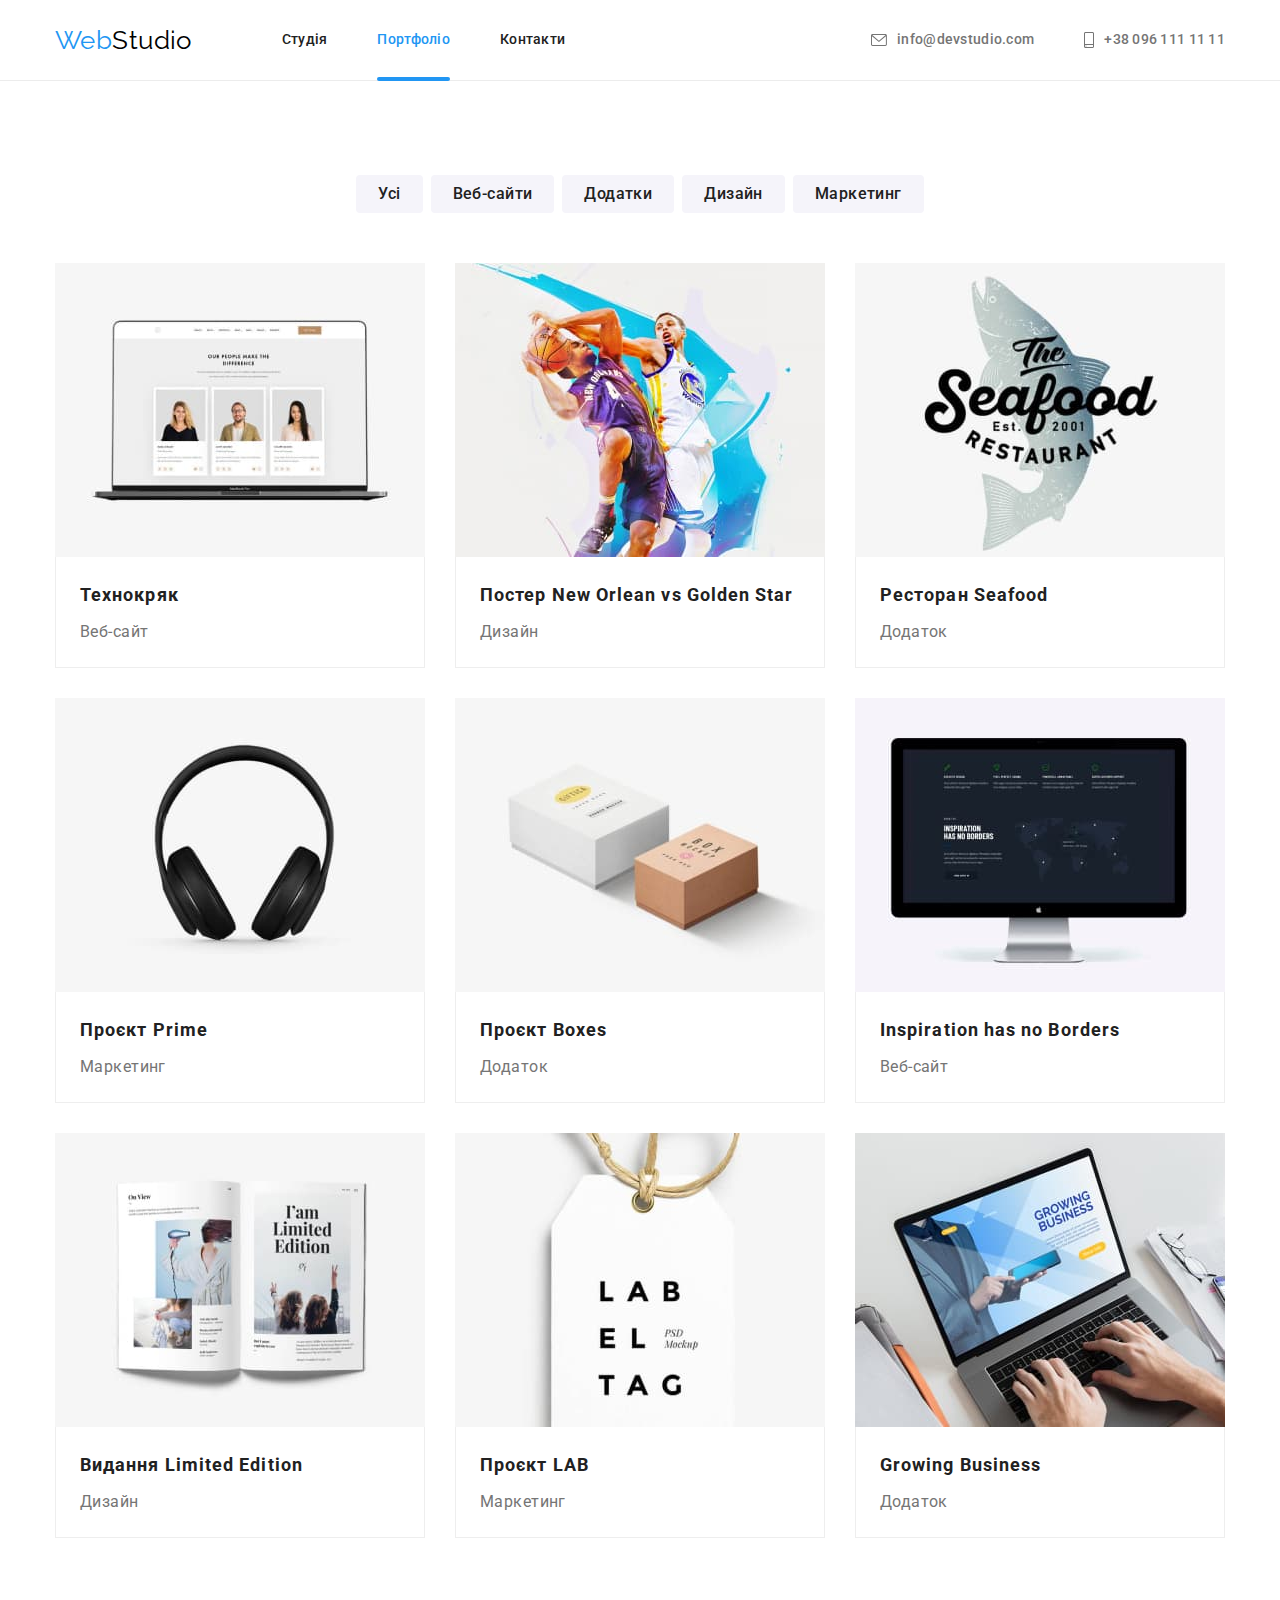
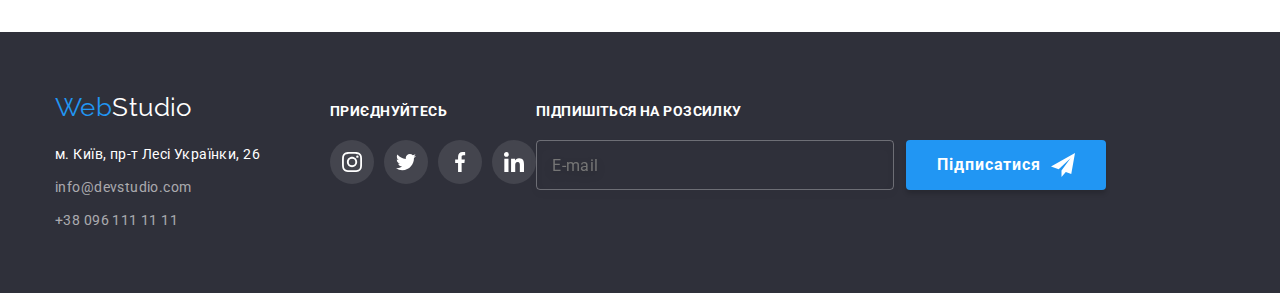
==== portfolio.html @ 6be72305 "Initial commit" ====
<!DOCTYPE html>
<html lang="uk">
	<head>
		<meta charset="UTF-8" />
		<meta http-equiv="X-UA-Compatible" content="IE=edge" />
		<meta name="viewport" content="width=device-width, initial-scale=1.0" />
		<title>Портфоліо</title>
		<link rel="preconnect" href="https://fonts.googleapis.com" />
		<link rel="preconnect" href="https://fonts.gstatic.com" crossorigin />
		<link
			href="https://fonts.googleapis.com/css2?family=Raleway:wght@700&family=Roboto:wght@400;500;700;900&display=swap"
			rel="stylesheet"
		/>
		<link
			rel="stylesheet"
			href="https://cdnjs.cloudflare.com/ajax/libs/modern-normalize/1.1.0/modern-normalize.min.css"
		/>
		<link rel="stylesheet" href="./css/styles.css" />
	</head>
	<body>
		<header class="head-sect">
			<div class="container head-nav"
				><nav class="nav-container">
					<a href="./index.html" lang="en" class="logo"><span class="logo-accent">Web</span>Studio</a>
					<ul class="list nav-list">
						<li class="nav-item"><a href="./index.html" class="link nav-link">Студія</a></li>
						<li class="nav-item"><a href="./portfolio.html" class="link nav-link current">Портфоліо</a></li>
						<li class="nav-item"><a href="" class="link nav-link">Контакти</a></li>
					</ul>
				</nav>
				<ul class="list nav-container">
					<li class="nav-item"
						><a href="mailto:info@devstudio.com" class="link nav-link contact-link"
							><svg width="16px" height="12px" class="contact-icon">
								<use href="./images/symbol-defs.svg#icon-envelope"></use>
							</svg>
							info@devstudio.com</a
						></li
					>
					<li class="nav-item"
						><a href="tel:+380961111111" class="link nav-link contact-link">
							<svg width="10px" height="16px" class="contact-icon">
								<use href="./images/symbol-defs.svg#icon-smartphone"></use></svg
							>+38 096 111 11 11</a
						></li
					>
				</ul>
			</div>
		</header>
		<main>
			<section class="section">
				<div class="container">
					<h1 class="visually-hidden">Наші продукти</h1>
					<ul class="list filter-list">
						<li class="filter-item"><button class="basic-button filter-button" type="button">Усі</button></li>
						<li class="filter-item"><button class="basic-button filter-button" type="button">Веб-сайти</button></li>
						<li class="filter-item"><button class="basic-button filter-button" type="button">Додатки</button></li>
						<li class="filter-item"><button class="basic-button filter-button" type="button">Дизайн</button></li>
						<li class="filter-item"><button class="basic-button filter-button" type="button">Маркетинг</button></li>
					</ul>
					<ul class="list cards-list">
						<li class="cards-item">
							<a href="" class="link filter-link">
								<div class="card-thumb">
									<img src="./images/filtr-1.jpg" alt="веб сайт" width="370" height="294" />
									<p class="overlay-text"
										>Ресурс пропонує комплексні пропозиції з різним рівнем функціоналу та сервісів. Все це дозволить
										відвідувачу отримати вичерпні відомості про компанію чи приватну особу.</p
									>
								</div>
								<div class="card-text"
									><h2 class="cards-header">Технокряк</h2>
									<p class="cards-text">Веб-сайт</p>
								</div></a
							>
						</li>
						<li class="cards-item">
							<a href="" class="link filter-link">
								<div class="card-thumb">
									<img src="./images/filtr-2.jpg" alt="постер" width="370" height="294" />
									<p class="overlay-text"
										>Ресурс пропонує комплексні пропозиції з різним рівнем функціоналу та сервісів. Все це дозволить
										відвідувачу отримати вичерпні відомості про компанію чи приватну особу.</p
									>
								</div>
								<div class="card-text"
									><h2 class="cards-header">Постер <span lang="en">New Orlean vs Golden Star</span></h2>
									<p class="cards-text">Дизайн</p></div
								></a
							>
						</li>
						<li class="cards-item"
							><a href="" class="link filter-link"
								><div class="card-thumb">
									<img src="./images/filtr-3.jpg" alt="емблема ресторану" width="370" height="294" />
									<p class="overlay-text"
										>Ресурс пропонує комплексні пропозиції з різним рівнем функціоналу та сервісів. Все це дозволить
										відвідувачу отримати вичерпні відомості про компанію чи приватну особу.</p
									> </div
								><div class="card-text"
									><h2 class="cards-header">Ресторан <span lang="en">Seafood</span></h2>
									<p class="cards-text">Додаток</p></div
								></a
							>
						</li>
						<li class="cards-item"
							><a href="" class="link filter-link"
								><div class="card-thumb">
									<img src="./images/filtr-4.jpg" alt="навушники" width="370" height="294" />
									<p class="overlay-text"
										>Ресурс пропонує комплексні пропозиції з різним рівнем функціоналу та сервісів. Все це дозволить
										відвідувачу отримати вичерпні відомості про компанію чи приватну особу.</p
									> </div
								><div class="card-text"
									><h2 class="cards-header">Проєкт <span lang="en">Prime </span></h2>
									<p class="cards-text">Маркетинг</p></div
								></a
							>
						</li>
						<li class="cards-item"
							><a href="" class="link filter-link"
								><div class="card-thumb">
									<img src="./images/filtr-5.jpg" alt="коробки" width="370" height="294" /><p class="overlay-text"
										>Ресурс пропонує комплексні пропозиції з різним рівнем функціоналу та сервісів. Все це дозволить
										відвідувачу отримати вичерпні відомості про компанію чи приватну особу.</p
									> </div
								><div class="card-text"
									><h2 class="cards-header">Проєкт <span lang="en">Boxes</span></h2>
									<p class="cards-text">Додаток</p></div
								></a
							>
						</li>
						<li class="cards-item"
							><a href="" class="link filter-link"
								><div class="card-thumb">
									<img src="./images/filtr-6.jpg" alt="веб сайт" width="370" height="294" />
									<p class="overlay-text"
										>Ресурс пропонує комплексні пропозиції з різним рівнем функціоналу та сервісів. Все це дозволить
										відвідувачу отримати вичерпні відомості про компанію чи приватну особу.</p
									> </div
								><div class="card-text"
									><h2 lang="en" class="cards-header">Inspiration has no Borders</h2>
									<p class="cards-text">Веб-сайт</p></div
								></a
							>
						</li>
						<li class="cards-item"
							><a href="" class="link filter-link"
								><div class="card-thumb">
									<img src="./images/filtr-7.jpg" alt="книга" width="370" height="294" />
									<p class="overlay-text"
										>Ресурс пропонує комплексні пропозиції з різним рівнем функціоналу та сервісів. Все це дозволить
										відвідувачу отримати вичерпні відомості про компанію чи приватну особу.</p
									> </div
								><div class="card-text"
									><h2 class="cards-header">Видання <span lang="en">Limited Edition</span></h2>
									<p class="cards-text">Дизайн</p></div
								></a
							>
						</li>
						<li class="cards-item"
							><a href="" class="link filter-link"
								><div class="card-thumb">
									<img src="./images/filtr-8.jpg" alt="ярлик з текстом" width="370" height="294" />
									<p class="overlay-text"
										>Ресурс пропонує комплексні пропозиції з різним рівнем функціоналу та сервісів. Все це дозволить
										відвідувачу отримати вичерпні відомості про компанію чи приватну особу.</p
									> </div
								><div class="card-text"
									><h2 class="cards-header">Проєкт <span lang="en">LAB</span></h2>
									<p class="cards-text">Маркетинг</p></div
								></a
							>
						</li>
						<li class="cards-item"
							><a href="" class="link filter-link"
								><div class="card-thumb">
									<img src="./images/filtr-9.jpg" alt="додаток для бізнесу" width="370" height="294" />
									<p class="overlay-text"
										>Ресурс пропонує комплексні пропозиції з різним рівнем функціоналу та сервісів. Все це дозволить
										відвідувачу отримати вичерпні відомості про компанію чи приватну особу.</p
									> </div
								><div class="card-text"
									><h2 lang="en" class="cards-header">Growing Business</h2> <p class="cards-text">Додаток</p></div
								></a
							>
						</li>
					</ul>
				</div>
			</section>
		</main>
		<footer class="footer">
			<div class="container">
				<div class="footer-cont">
					<div>
						<a href="./index.html" lang="en" class="logo logo-bot"><span class="logo-accent">Web</span>Studio</a>
						<address class="address">
							<ul class="list">
								<li class="foot-item">
									<a
										href="https://goo.gl/maps/7gZieauw5EvDryMb9"
										target="_blank"
										rel="noreferrer noopener"
										class="link map-link"
										>м. Київ, пр-т Лесі Українки, 26</a
									>
								</li>
								<li class="foot-item"
									><a href="mailto:info@devstudio.com" class="link foot-link">info@devstudio.com</a></li
								>
								<li class="foot-item"><a href="tel:+380961111111" class="link foot-link">+38 096 111 11 11</a></li>
							</ul>
						</address>
					</div>
					<div class="social-cont">
						<strong class="social-call">приєднуйтесь</strong>
						<ul class="list social-list">
							<li class="social-item"
								><a href="" class="link social-link footer-social"
									><svg width="20px" height="20px" class="social-icon">
										<use href="./images/symbol-defs.svg#icon-instagram"></use></svg></a
							></li>
							<li class="social-item"
								><a href="" class="link social-link footer-social"
									><svg width="20px" height="20px" class="social-icon">
										<use href="./images/symbol-defs.svg#icon-twitter"></use></svg></a
							></li>
							<li class="social-item"
								><a href="" class="link social-link footer-social"
									><svg width="20px" height="20px" class="social-icon">
										<use href="./images/symbol-defs.svg#icon-facebook"></use></svg></a
							></li>
							<li class="social-item"
								><a href="" class="link social-link footer-social"
									><svg width="20px" height="20px" class="social-icon">
										<use href="./images/symbol-defs.svg#icon-linkedin"></use></svg></a
							></li>
						</ul>
					</div>
					<div class="">
						<form class="footer-form">
							<div class="footer-field"
								><label for="email" class="social-call send-call">Підпишіться на розсилку</label>
								<input type="email" id="email" name="email" placeholder="E-mail"
							/></div>
							<button type="submit" class="basic-button subscr-but"
								>Підписатися<svg width="24px" height="24px" class="send-icon">
									<use href="./images/symbol-defs.svg#icon-send"></use></svg
							></button>
						</form>
					</div>
				</div>
			</div>
		</footer>
	</body>
</html>
---- css/styles.css ----
:root {
	--main-color: #757575;
	--accent-color: #2196f3;
	--header-color: #212121;
	--active-button: #188ce8;
	--secondary-logo-color: #000000;
	--secondary-color: #ffffff;
	--main-background-color: #ffffff;
	--secondary-background-color: #2f303a;
	--footer-links: rgba(255, 255, 255, 0.6);
	--filter-bg: #f5f4fa;
	--card-set-gap: 30px;
	--icon-color: #AFB1B8;
}
/* global rules */
body {
	font-family: "Roboto", sans-serif;
	font-size: 14px;
	line-height: 1.71;
	letter-spacing: 0.03em;
	color: var(--main-color);
	background-color: var(--main-background-color);
}
h1, h2, h3, h5, h5, h6 {
	margin: 0;
}
button {
	padding: 0;
}
img {
	display: block;
	max-width: 100%;
}
p {
	margin: 0;
}
.list p {
	margin: 0;
}
.visually-hidden {
	position: absolute;
	width: 1px;
	height: 1px;
	margin: -1px;
	border: 0;
	padding: 0;

	white-space: nowrap;
	clip-path: inset(100%);
	clip: rect(0 0 0 0);
	overflow: hidden;
}
.list {
	list-style: none;
	padding: 0;
	margin: 0;
}
.link {
	text-decoration: none;
	color: inherit;
}
.container {
	width: 1200px;
	padding-left: 15px;
	padding-right: 15px;
	margin-left: auto;
	margin-right: auto;
	/* outline: 1px solid purple; */
}
.section {
	padding-top: 94px;
	padding-bottom: 94px;
	/* outline: 1px solid yellowgreen; */
}
/* header */
.head-sect {
	border-bottom: 1px solid #ECECEC;
}
.head-nav {
	display: flex;
	justify-content: space-between;
	align-items: center;

}
/* Logo */
.logo {
	font-family: "Raleway", sans-serif;
	font-size: 26px;
	line-height: 1.19;
	text-decoration: none;

	color: var(--secondary-logo-color);
}
.logo-accent {
	color: var(--accent-color);
}
/* navigation */
.nav-container {
	display: flex;
	align-items: center;

	/* outline: 1px solid red; */
}
.nav-list {
	display: flex;
	align-items: center;
	margin-left: 90px;

	/* outline: 1px solid red; */
}

.nav-item {
	position: relative;
	margin-left: 50px;
}
.nav-item:first-child {
	margin-left: 0;
}

.nav-link {
	display: block;
	padding: 32px 0;
	
	font-weight: 500;
	font-size: 14px;
	line-height: 1.14;
	letter-spacing: 0.02em;
	color: var(--header-color);
	transition: color 250ms cubic-bezier(0.4, 0, 0.2, 1);

	/* outline: 1px solid greenyellow; */
}

.current {
	color: var(--accent-color);
}
.nav-link:hover,
.nav-link:focus {
	color: var(--accent-color);
}

.current::after {
	content: '';
	position: absolute;
	bottom: -1px;
	display: block;
	background: var(--accent-color);
	width: 100%;
	height: 4px;
	border-radius: 2px;
}

.contact-link {
	display: flex;
	align-items: center;
	color: var(--main-color);
}

.contact-icon {
	fill: currentColor;
	margin-right: 10px;
}



/* hero */
.hero-sect {
	padding: 200px 0;
	background-color: var(--secondary-background-color);
	text-align: center;
}
.hero-bg {
	height: 600px;
	max-width: 1600px;
	margin-left: auto;
	margin-right: auto;
	background-image: linear-gradient(rgba(47, 48, 58, 0.4),
	rgba(47, 48, 58, 0.4)),
	url(../images/hero-bg.jpg);
	background-size: cover;
	background-repeat: no-repeat;
	background-position: center;
}

.hero-header {
	width: 700px;
	margin-bottom: 30px;
	margin-right: auto;
	margin-left: auto;

	font-weight: 900;
	font-size: 44px;
	line-height: 1.36;
	letter-spacing: 0.06em;
	text-transform: uppercase;

	color: var(--secondary-color);
}
.basic-button {
	border: 0px;
	display: inline-block;
	cursor: pointer;
}

.hero-button {
	min-width: 216px;
	border-radius: 4px;
	padding: 10px;

	font-family: inherit;
	font-weight: 700;
	font-size: 16px;
	line-height: 1.88;
	letter-spacing: 0.06em;

	color: var(--secondary-color);
	background-color: var(--accent-color);
	box-shadow: 0px 4px 4px rgba(0, 0, 0, 0.15);

	transition: background-color 250ms cubic-bezier(0.4, 0, 0.2, 1);
}
.hero-button:hover,
.hero-button:focus {
	background-color: var(--active-button);
}
/* Qualities */
.section-qual {
	padding-top: 94px;
}

.qualities-thumb {
	display: flex;
	justify-content: center;
	align-items: center;
	background-color: var(--filter-bg);
	width: 270px;
	height: 120px;
	margin-bottom: 30px;
}

.quality-header {
	margin-bottom: 10px;
	font-size: 14px;
	line-height: 1.14;
	letter-spacing: 0.03em;
	text-transform: uppercase;

	color: var(--header-color);

}
.qualities-list {
display: flex;

}

.qualities-item {
	flex-basis: calc((100%-90px) / 4);
	margin-left: 30px;
	/* outline: 1px solid teal; */
}
.qualities-item:first-child {
	margin-left: 0;
}

/* What we do */
.main-header {
	margin-bottom: 50px;
	font-size: 36px;
	line-height: 1.17;
	text-align: center;

	color: var(--header-color);
}
.works-list {
	display: flex;
	/* outline: 1px dashed red; */
	margin-left: -30px;
}
.work-item {
	position: relative;
	flex-basis: calc((100% / 3) -30px);
	margin-left: 30px;
}

.works-text {
	position: absolute;
	bottom: 0;
	display: flex;
	justify-content: center;
	align-items: center;
	width: 100%;
	height: 70px;

	background: rgba(47, 48, 58, 0.8);

	font-weight: 700;
	line-height: 1.14;
	text-align: center;
	text-transform: uppercase;
	
	color: var(--secondary-color);
}

/* Our team */
.team-section {
	background-color: var(--filter-bg);
}

.team-list {
	display: flex;
	/* outline: 1px dashed red; */
}
.team-item {
	flex-basis: calc((100% - 90px) / 4);
	margin-left: 30px;
	box-shadow: 0px 1px 3px rgba(0, 0, 0, 0.12), 
	0px 1px 1px rgba(0, 0, 0, 0.14), 
	0px 2px 1px rgba(0, 0, 0, 0.2);
	border-radius: 4px;

	/* outline: 1px dashed yellowgreen; */
}
.team-item:first-child {
	margin-left: 0;
}

.team-descr {
	padding: 30px 0;
	background-color:var(--main-background-color);
	border-radius: 4px;
}

.names {
	margin-bottom: 10px;
	font-weight: 500;
	font-size: 16px;
	line-height: 1.19;
	text-align: center;

	color: var(--header-color);
}
.speciality {
	font-size: 16px;
	line-height: 1.19;
	text-align: center;
}

.social-list {
	display: flex;
	justify-content: center;
	margin-top: 16px;
	/* outline: 1px solid red; */
}

.social-item:not(:first-child) {
	margin-left: 10px;

}

.social-link {
	display: flex;
	justify-content: center;
	align-items: center;
	width: 44px;
	height: 44px;
	fill: var(--icon-color);
	border-radius: 50%;

	transition: background-color 250ms cubic-bezier(0.4, 0, 0.2, 1), 
	fill 250ms cubic-bezier(0.4, 0, 0.2, 1);
}

.social-link:hover,
.social-link:focus {
	background-color: var(--accent-color);
	fill: var(--secondary-color);
}

/* Clients */
.client-list {
	display: flex;
	justify-content: center;
}

.client-item:not(:first-child) {
	margin-left: 30px;
}
.client-link {
	display: flex;
	justify-content: center;
	align-items: center;
	width: 170px;
	height: 92px;
	fill: var(--icon-color);
	border: 1px solid var(--icon-color);
	border-radius: 4px;

	transition: fill 250ms cubic-bezier(0.4, 0, 0.2, 1), 
	border-color 250ms cubic-bezier(0.4, 0, 0.2, 1);
}

.client-link:hover,
.client-link:focus {
	fill: var(--accent-color);
	border-color: var(--accent-color);
}



/* Footer */
.footer {
	padding: 60px 0;
	background-color: var(--secondary-background-color);
}
.footer-cont {
	display: flex;
	align-items: baseline;
}


.logo-bot {
	display: block;
	margin-bottom: 20px;
	color: var(--secondary-color);
}
.address {
	font-style: normal;
}
.map-link {
	color: var(--secondary-color);
	transition: color 250ms cubic-bezier(0.4, 0, 0.2, 1);
}
.map-link:hover,
.map-link:focus {
	color: var(--accent-color);
}

.foot-link {
	color: var(--footer-links);
	transition: color 250ms cubic-bezier(0.4, 0, 0.2, 1);
}
.foot-link:hover,
.foot-link:focus {
	color: var(--accent-color);
}

.foot-item + .foot-item {
	margin-top: 9px;
}
.social-cont {
	margin-left: 70px;
}

.social-call {
	line-height: 1.14;
	text-transform: uppercase;
	color: var(--secondary-color);
} 

.footer-social {
	background-color: rgba(255, 255, 255, 0.1);
	fill: var(--secondary-color);
}
.footer-form {
	display: flex;
	align-items: flex-end;
	width: 570px;
	margin-left: auto;
}

.footer-field {
	display: flex;
	flex-direction: column;

}
.footer-field input {
	width: 358px;
	height: 50px;
	margin: 0;
	padding: 0 15px;
	border-radius: 4px;
	background-color: transparent;
	border: 1px solid rgba(255, 255, 255, 0.3);
	filter: drop-shadow(0px 4px 4px rgba(0, 0, 0, 0.15));
	font-size: 16px;
	line-height: 1.25;
	letter-spacing: 0.03em;
	color: var(--secondary-color);
}
.footer-field label {
	margin-bottom: 20px;
}

.send-call {
	font-weight: 700;
}
.subscr-but {
	display: flex;
	justify-content: center;
	align-items: center;
	width: 200px;
	height: 50px;
	border-radius: 4px;
	padding: 5px;
	margin-left: 12px;

	font-family: inherit;
	font-weight: 700;
	font-size: 16px;
	line-height: 1.88;
	letter-spacing: 0.06em;

	color: var(--secondary-color);
	background-color: var(--accent-color);
	box-shadow: 0px 4px 4px rgba(0, 0, 0, 0.15);

	transition: background-color 250ms cubic-bezier(0.4, 0, 0.2, 1);
}
.subscr-but:hover,
.subscr-but:focus {
	background-color: var(--active-button);
}
.send-icon {
	margin-left: 10px;
}

/* Modal */
.backdrop {
	position: fixed;
	top: 0;
	left: 0;
	width: 100%;
	height: 100%;
	background: rgba(0, 0, 0, 0.2);
	opacity: 1;
	transition: opacity 250ms cubic-bezier(0.4, 0, 0.2, 1),
	visibility 250ms cubic-bezier(0.4, 0, 0.2, 1);
}
.backdrop.is-hidden {
	opacity: 0;
	pointer-events: none;
	visibility: hidden;
}

.backdrop.is-hidden .modal {
	transform: translate(-50%, -50%) scale(0.5);
}


.modal {
	position: absolute;
	top: 50%;
	left: 50%;
	min-height: 580px;
	min-width: 530px;
	padding: 40px;
	background-color: var(--secondary-color);
	box-shadow: 0px 1px 3px rgba(0, 0, 0, 0.12), 0px 1px 1px rgba(0, 0, 0, 0.14), 0px 2px 1px rgba(0, 0, 0, 0.2);
	border-radius: 4px;
	transform: translate(-50%, -50%) scale(1);
	transition: transform 250ms cubic-bezier(0.4, 0, 0.2, 1),
	box-shadow 250ms cubic-bezier(0.4, 0, 0.2, 1);
}

.close-button {
	position: absolute;
	top: 8px;
	right: 8px;
	display: flex;
	align-items: center;
	justify-content: center;
	width: 30px;
	height: 30px;
	cursor: pointer;
	border-radius: 50%;
	background: #FFFFFF;
	border: 1px solid rgba(0, 0, 0, 0.1);
}
.close-button:hover,
.close-button:focus {
	fill: var(--accent-color);
}
.form-header {
	margin-bottom: 12px;

	font-weight: 700;
	font-size: 20px;
	line-height: 1.15;
	text-align: center;
	letter-spacing: 0.03em;
	
	color: var(--header-color);
}
.modal-form {
	width: 448px;	
}

.input-field {
	position: relative;
	display: flex;
	flex-direction: column-reverse;
	margin-bottom: 10px;
}

.input-field:last-of-type {
	margin-bottom: 20px;
}


.input-field span {
	margin-bottom: 4px;
	font-size: 12px;
	line-height: 1.17;
	letter-spacing: 0.01em;
}

.input-field input {
	height: 40px;
	margin: 0;
	padding:10px 10px 10px 30px;
	border: 1px solid rgba(33, 33, 33, 0.2);
	border-radius: 4px;
	outline: none;
	transition: border-color 250ms cubic-bezier(0.4, 0, 0.2, 1);
}
.form-icon {
	position: absolute;
	top: 50%;
	left: 12px;
	transition: fill 250ms cubic-bezier(0.4, 0, 0.2, 1);
}
.input-field:focus-within > .form-icon {
	fill: var(--accent-color);
}

.input-field textarea {
	resize: none;
	height: 120px;
	padding: 12px 16px;
	border: 1px solid rgba(33, 33, 33, 0.2);
	border-radius: 4px;
	outline: none;
	transition: border-color 250ms cubic-bezier(0.4, 0, 0.2, 1);

	font-size: 12px;
	line-height: 1.17;
	letter-spacing: 0.01em;
	
}
.input-field textarea::placeholder {
	color: rgba(117, 117, 117, 0.5);
}
.input-field:focus-within input,
.input-field:focus-within textarea {
	border-color: var(--accent-color);
	cursor: pointer;
}
.agreement {
	display: flex;
	align-items: center;
	justify-content: center;
}
.checkbox-label{
	display: flex;
	justify-content: center;
	align-items: center;
}
.checkbox {
	appearance: none;
	position: absolute;
	line-height: 1.71;
	letter-spacing: 0.03em;
}
.icon-check {
	fill: transparent;
	border: 2px solid black;
	border-radius: 2px;
	margin-right: 7px;

}
.checkbox:checked + .icon-check{
	border: none;
	fill: var(--accent-color);

}
.agreement-link {
	display: inline-block;
	margin-left: 5px;
	color: var(--accent-color);
}
.send-button {
	margin-left: auto;
	margin-right: auto;
	margin-top: 30px;
}

/* Portfolio */
/* Filter */
/* buttons */
.filter-button {
	padding-top: 6px;
	padding-bottom: 6px;
	padding-left: 22px;
	padding-right: 22px;
	border-radius: 4px;

	font-family: inherit;
	font-weight: 500;
	font-size: 16px;
	line-height: 1.62;
	text-align: center;
	letter-spacing: inherit;

	color: var(--header-color);
	background-color: var(--filter-bg);

	transition: color 250ms cubic-bezier(0.4, 0, 0.2, 1),
	background-color 250ms cubic-bezier(0.4, 0, 0.2, 1),
	box-shadow 250ms cubic-bezier(0.4, 0, 0.2, 1);

	/* outline: 1px solid yellowgreen; */
}
.filter-button:hover,
.filter-button:focus {
	color: var(--secondary-color);
	background-color: var(--accent-color);
	box-shadow: 0px 3px 1px rgba(0, 0, 0, 0.1), 
	0px 1px 2px rgba(0, 0, 0, 0.08), 
	0px 2px 2px rgba(0, 0, 0, 0.12);
}

.filter-list {
	display: flex;
	justify-content: center;
	padding-bottom: 16px;
	margin-bottom: 34px;
	/* outline: 1px dashed red; */
}

.filter-item:not(:first-child) {
	margin-left: 8px;
}

/* cards */
.cards-header {
	margin-bottom: 4px;
	font-size: 18px;
	line-height: 2;
	letter-spacing: 0.06em;

	color: var(--header-color);
}
.cards-desc {
	font-size: 16px;
	line-height: 1.88;
}
.cards-text {
	font-size: 16px;
	line-height: 1.88;
}


.cards-list {
	display: flex;
	flex-wrap: wrap;
	margin-left: calc(-1 * var(--card-set-gap));
	margin-top: calc(-1 * var(--card-set-gap));
	/* outline: 1px solid blue; */
}

.cards-item {
	flex-basis: calc((100% / 3) - var(--card-set-gap));
	margin-left: var(--card-set-gap);
	margin-top: var(--card-set-gap);
	/* outline: 1px solid red; */
}
.filter-link {
	display: block;

	transition: box-shadow 250ms cubic-bezier(0.4, 0, 0.2, 1);
}
.filter-link:hover,
.filter-link:focus {
	box-shadow: 0px 1px 1px rgba(0, 0, 0, 0.12), 
	0px 4px 4px rgba(0, 0, 0, 0.06), 
	1px 4px 6px rgba(0, 0, 0, 0.16);
}
.card-thumb {
	position: relative;
	overflow: hidden;
}
.card-text {
	border: 1px solid #EEEEEE;
	border-top: none;
	padding: 20px 24px;
}

.overlay-text {
	position: absolute;
	top: 0;
	left: 0;
	display: flex;
	align-items: center;

	width: 100%;
	height: 100%;
	padding: 24px;

	font-size: 18px;
	line-height: 1.56;
	letter-spacing: 0.03em;

	color: var(--secondary-color);
	background: rgba(33, 150, 243, 0.9);

	transform: translateY(100%);
	transition: transform 250ms cubic-bezier(0.4, 0, 0.2, 1);
}

.cards-item:hover .overlay-text {
	transform: translateY(0);
}
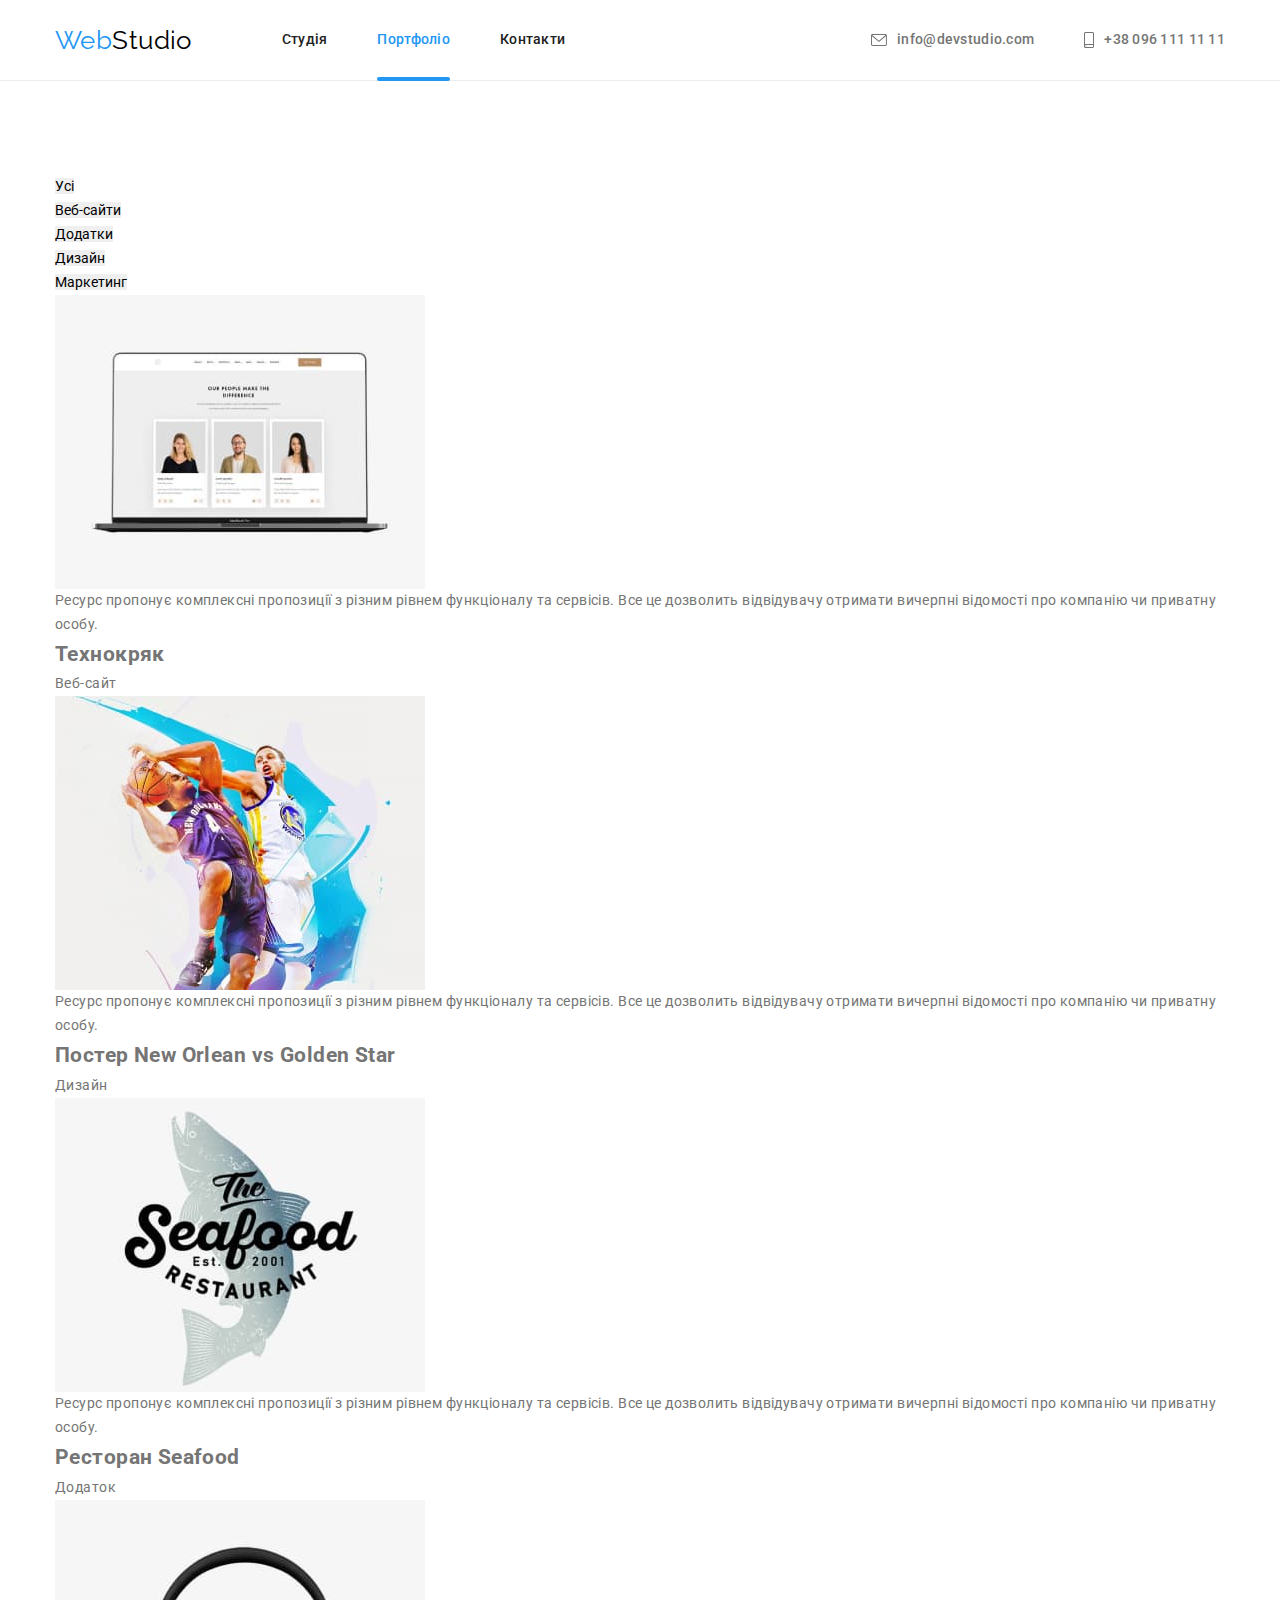
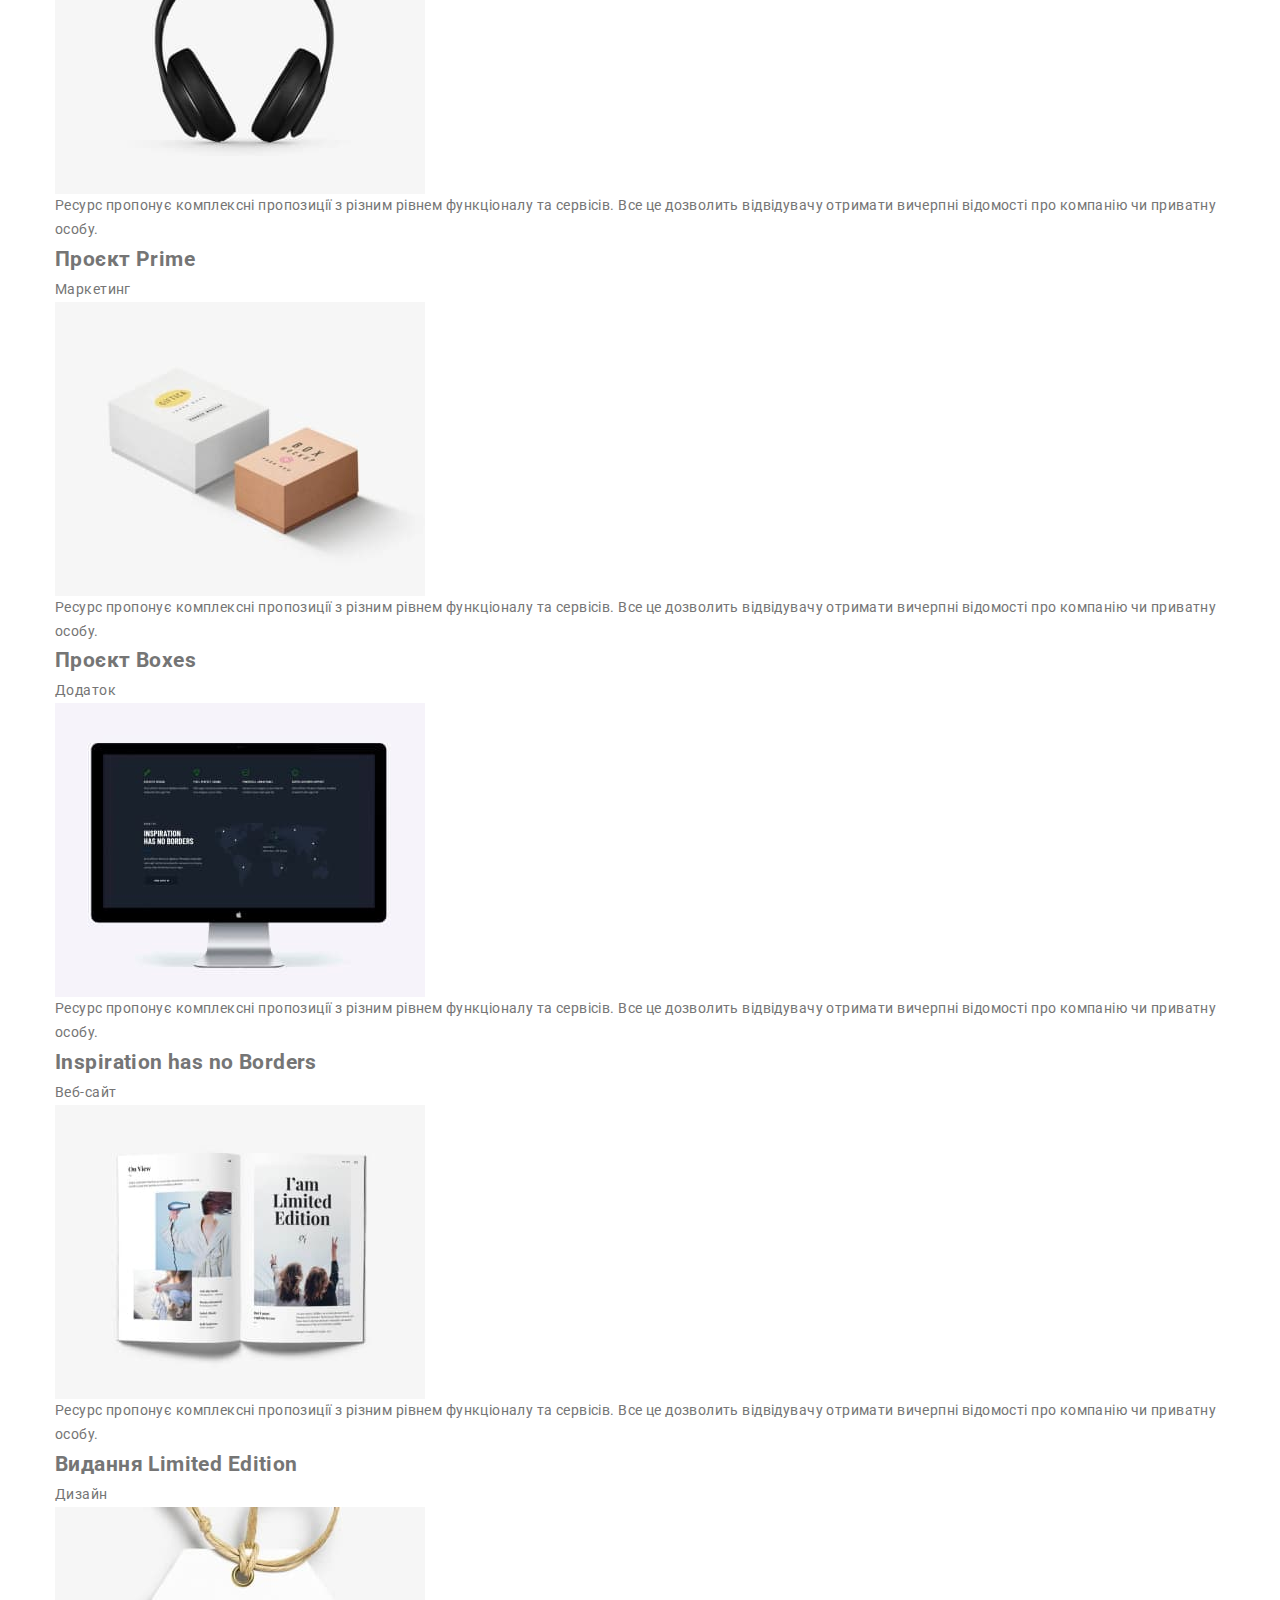
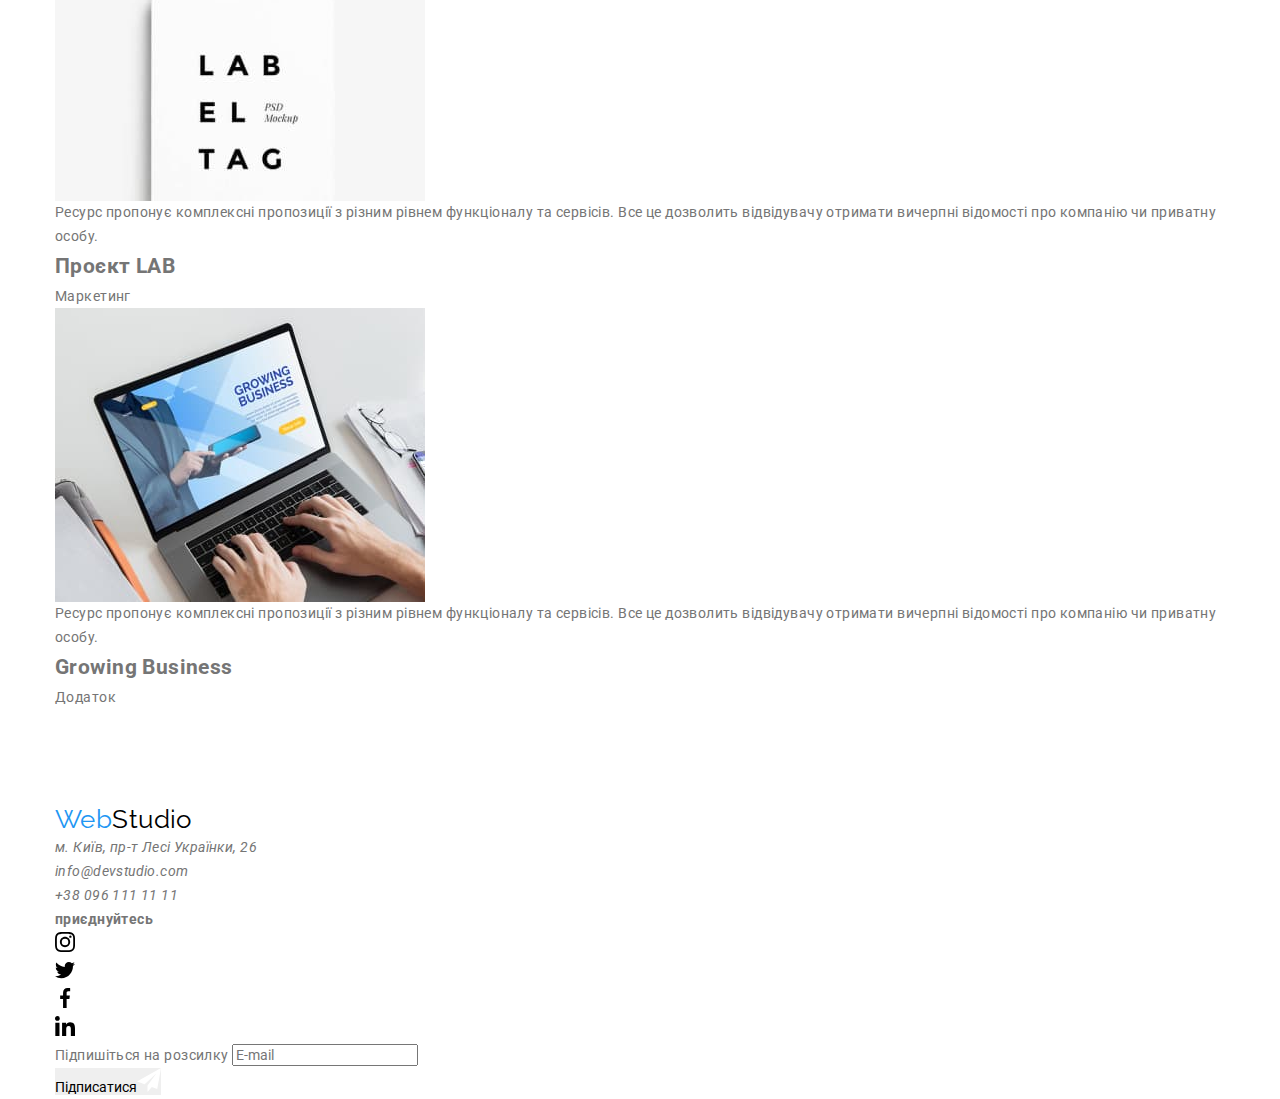
==== commit 0a61aca6: "in progress" ====
--- a/portfolio.html
+++ b/portfolio.html
@@ -15,7 +15,8 @@
 			rel="stylesheet"
 			href="https://cdnjs.cloudflare.com/ajax/libs/modern-normalize/1.1.0/modern-normalize.min.css"
 		/>
-		<link rel="stylesheet" href="./css/styles.css" />
+		<!-- <link rel="stylesheet" href="./css/styles.css" /> -->
+		<link rel="stylesheet" href="./css/main.min.css" />
 	</head>
 	<body>
 		<header class="head-sect">
--- a/css/main.min.css
+++ b/css/main.min.css
@@ -0,0 +1 @@
+body{font-family:"Roboto",sans-serif;font-size:14px;line-height:1.71;letter-spacing:.03em;color:#757575;background-color:#fff}h1,h2,h3,h5,h5,h6{margin:0}button{padding:0}img{display:block;max-width:100%}p{margin:0}.visually-hidden{position:absolute;width:1px;height:1px;margin:-1px;border:0;padding:0;white-space:nowrap;-webkit-clip-path:inset(100%);clip-path:inset(100%);clip:rect(0 0 0 0);overflow:hidden}.list{list-style:none;padding:0;margin:0}.link{text-decoration:none;color:inherit}.container{width:1200px;padding-left:15px;padding-right:15px;margin-left:auto;margin-right:auto}.section{padding-top:94px;padding-bottom:94px}.head-sect{border-bottom:1px solid #ececec}.head-nav{display:flex;justify-content:space-between;align-items:center}.logo{font-family:"Raleway",sans-serif;font-size:26px;line-height:1.19;text-decoration:none;color:#000}.logo-accent{color:#2196f3}.nav-container{display:flex;align-items:center}.nav-list{display:flex;align-items:center;margin-left:90px}.nav-item{position:relative;margin-left:50px}.nav-item:first-child{margin-left:0}.nav-link{display:block;padding:32px 0;font-weight:500;font-size:14px;line-height:1.14;letter-spacing:.02em;color:#212121;transition:color 250ms cubic-bezier(0.4, 0, 0.2, 1)}.current{color:#2196f3}.nav-link:hover,.nav-link:focus{color:#2196f3}.current::after{content:"";position:absolute;bottom:-1px;display:block;background:#2196f3;width:100%;height:4px;border-radius:2px}.contact-link{display:flex;align-items:center;color:#757575}.contact-icon{fill:currentColor;margin-right:10px}.hero-sect{padding:200px 0;background-color:#2f303a;text-align:center}.hero-bg{height:600px;max-width:1600px;margin-left:auto;margin-right:auto;background-image:linear-gradient(rgba(47, 48, 58, 0.4), rgba(47, 48, 58, 0.4)),url(../images/hero-bg.jpg);background-size:cover;background-repeat:no-repeat;background-position:center}.hero-header{width:700px;margin-bottom:30px;margin-right:auto;margin-left:auto;font-weight:900;font-size:44px;line-height:1.36;letter-spacing:.06em;text-transform:uppercase;color:#fff}.basic-button{border:0px;display:inline-block;cursor:pointer}.hero-button{min-width:216px;border-radius:4px;padding:10px;font-family:inherit;font-weight:700;font-size:16px;line-height:1.88;letter-spacing:.06em;color:#fff;background-color:#2196f3;box-shadow:0px 4px 4px rgba(0,0,0,.15);transition:background-color 250ms cubic-bezier(0.4, 0, 0.2, 1)}.hero-button:hover,.hero-button:focus{background-color:#188ce8}.section-qual{padding-top:94px}.qualities-thumb{display:flex;justify-content:center;align-items:center;background-color:#f5f4fa;width:270px;height:120px;margin-bottom:30px}.quality-header{margin-bottom:10px;font-size:14px;line-height:1.14;letter-spacing:.03em;text-transform:uppercase;color:#212121}.qualities-list{display:flex}.qualities-item{flex-basis:calc((100% - 90px)/4);margin-left:30px}.qualities-item:first-child{margin-left:0}/*# sourceMappingURL=main.min.css.map */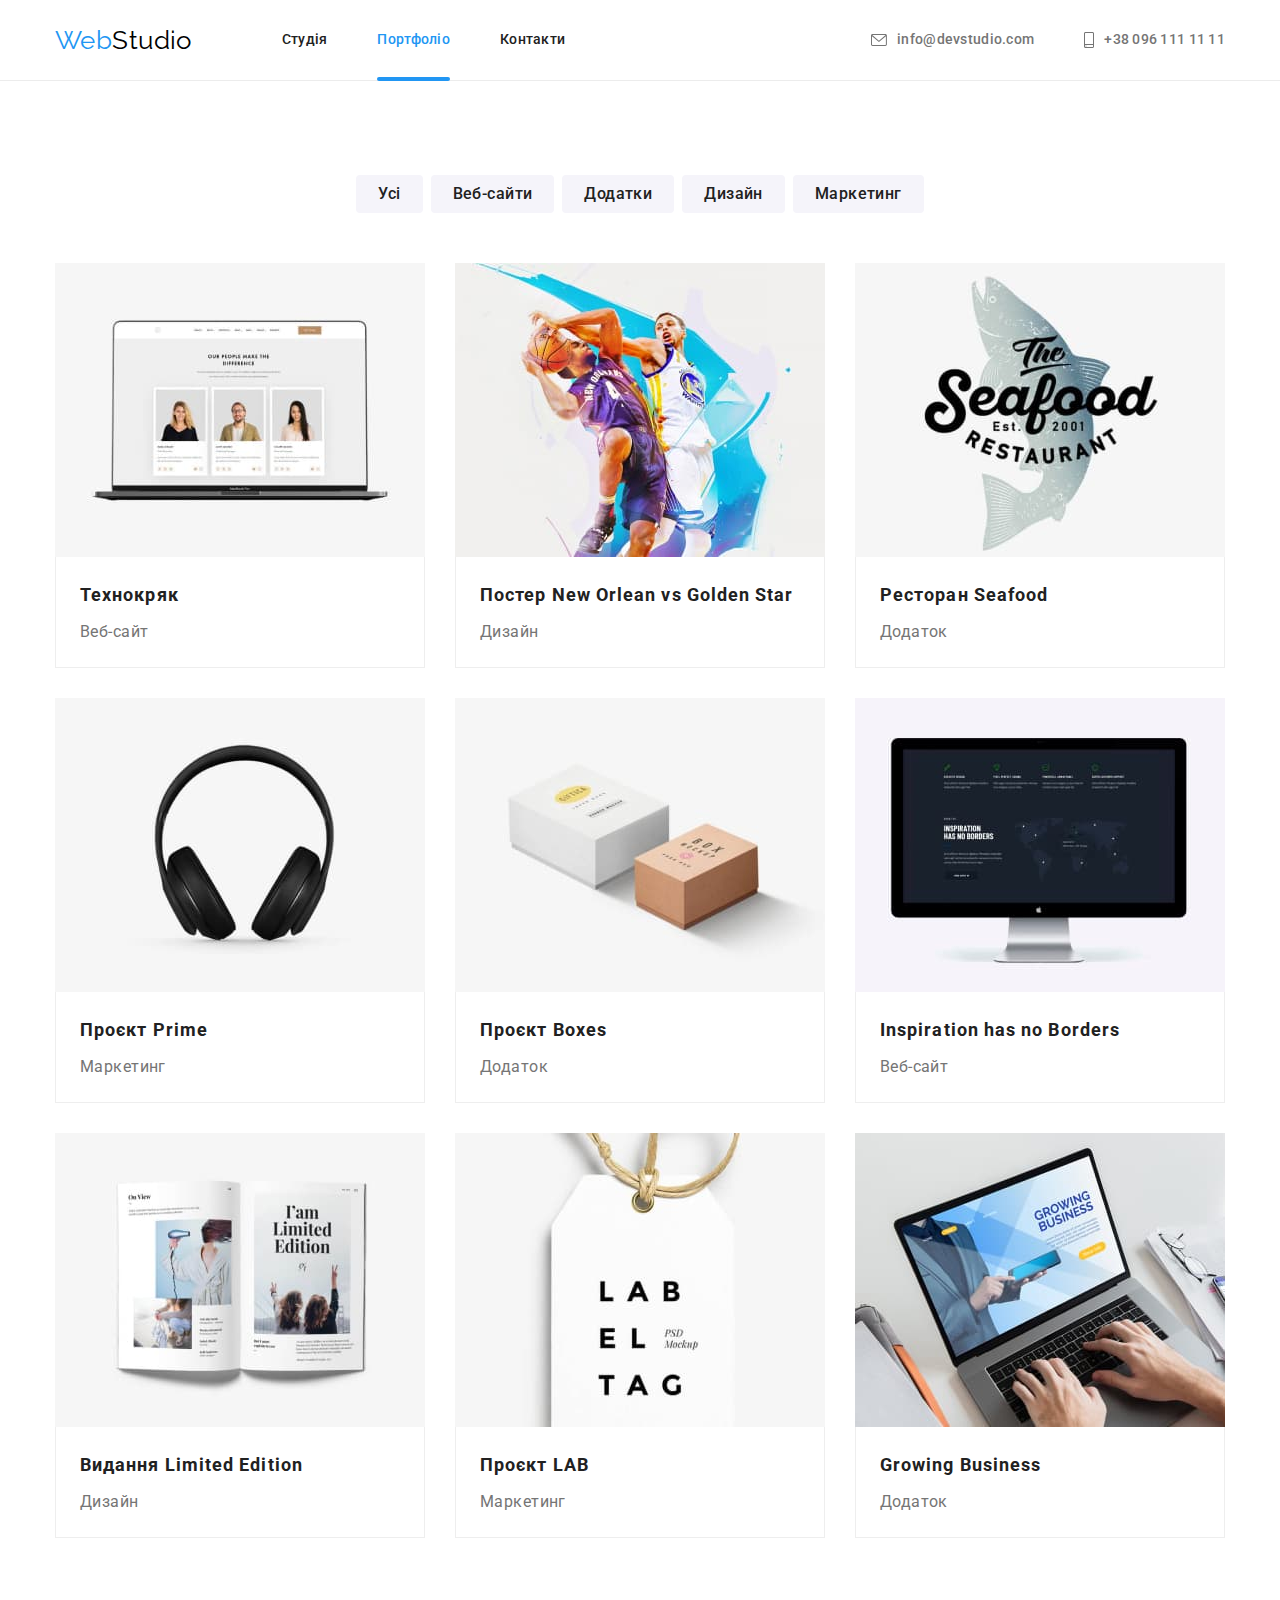
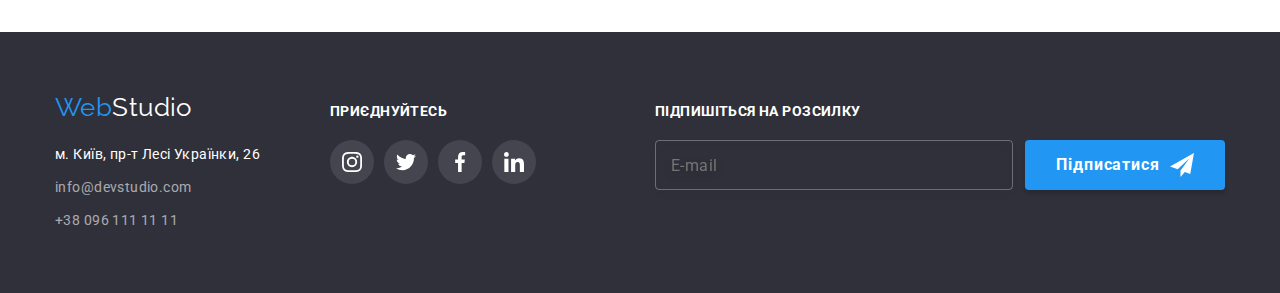
==== commit ce55c174: "sass done" ====
--- a/portfolio.html
+++ b/portfolio.html
@@ -238,18 +238,16 @@
 							></li>
 						</ul>
 					</div>
-					<div class="">
-						<form class="footer-form">
-							<div class="footer-field"
-								><label for="email" class="social-call send-call">Підпишіться на розсилку</label>
-								<input type="email" id="email" name="email" placeholder="E-mail"
-							/></div>
-							<button type="submit" class="basic-button subscr-but"
-								>Підписатися<svg width="24px" height="24px" class="send-icon">
-									<use href="./images/symbol-defs.svg#icon-send"></use></svg
-							></button>
-						</form>
-					</div>
+					<form class="footer-form">
+						<div class="footer-field"
+							><label for="email" class="social-call send-call">Підпишіться на розсилку</label>
+							<input type="email" id="email" name="email" placeholder="E-mail"
+						/></div>
+						<button type="submit" class="basic-button subscr-but"
+							>Підписатися<svg width="24px" height="24px" class="send-icon">
+								<use href="./images/symbol-defs.svg#icon-send"></use></svg
+						></button>
+					</form>
 				</div>
 			</div>
 		</footer>
--- a/css/main.min.css
+++ b/css/main.min.css
@@ -1 +1 @@
-body{font-family:"Roboto",sans-serif;font-size:14px;line-height:1.71;letter-spacing:.03em;color:#757575;background-color:#fff}h1,h2,h3,h5,h5,h6{margin:0}button{padding:0}img{display:block;max-width:100%}p{margin:0}.visually-hidden{position:absolute;width:1px;height:1px;margin:-1px;border:0;padding:0;white-space:nowrap;-webkit-clip-path:inset(100%);clip-path:inset(100%);clip:rect(0 0 0 0);overflow:hidden}.list{list-style:none;padding:0;margin:0}.link{text-decoration:none;color:inherit}.container{width:1200px;padding-left:15px;padding-right:15px;margin-left:auto;margin-right:auto}.section{padding-top:94px;padding-bottom:94px}.head-sect{border-bottom:1px solid #ececec}.head-nav{display:flex;justify-content:space-between;align-items:center}.logo{font-family:"Raleway",sans-serif;font-size:26px;line-height:1.19;text-decoration:none;color:#000}.logo-accent{color:#2196f3}.nav-container{display:flex;align-items:center}.nav-list{display:flex;align-items:center;margin-left:90px}.nav-item{position:relative;margin-left:50px}.nav-item:first-child{margin-left:0}.nav-link{display:block;padding:32px 0;font-weight:500;font-size:14px;line-height:1.14;letter-spacing:.02em;color:#212121;transition:color 250ms cubic-bezier(0.4, 0, 0.2, 1)}.current{color:#2196f3}.nav-link:hover,.nav-link:focus{color:#2196f3}.current::after{content:"";position:absolute;bottom:-1px;display:block;background:#2196f3;width:100%;height:4px;border-radius:2px}.contact-link{display:flex;align-items:center;color:#757575}.contact-icon{fill:currentColor;margin-right:10px}.hero-sect{padding:200px 0;background-color:#2f303a;text-align:center}.hero-bg{height:600px;max-width:1600px;margin-left:auto;margin-right:auto;background-image:linear-gradient(rgba(47, 48, 58, 0.4), rgba(47, 48, 58, 0.4)),url(../images/hero-bg.jpg);background-size:cover;background-repeat:no-repeat;background-position:center}.hero-header{width:700px;margin-bottom:30px;margin-right:auto;margin-left:auto;font-weight:900;font-size:44px;line-height:1.36;letter-spacing:.06em;text-transform:uppercase;color:#fff}.basic-button{border:0px;display:inline-block;cursor:pointer}.hero-button{min-width:216px;border-radius:4px;padding:10px;font-family:inherit;font-weight:700;font-size:16px;line-height:1.88;letter-spacing:.06em;color:#fff;background-color:#2196f3;box-shadow:0px 4px 4px rgba(0,0,0,.15);transition:background-color 250ms cubic-bezier(0.4, 0, 0.2, 1)}.hero-button:hover,.hero-button:focus{background-color:#188ce8}.section-qual{padding-top:94px}.qualities-thumb{display:flex;justify-content:center;align-items:center;background-color:#f5f4fa;width:270px;height:120px;margin-bottom:30px}.quality-header{margin-bottom:10px;font-size:14px;line-height:1.14;letter-spacing:.03em;text-transform:uppercase;color:#212121}.qualities-list{display:flex}.qualities-item{flex-basis:calc((100% - 90px)/4);margin-left:30px}.qualities-item:first-child{margin-left:0}/*# sourceMappingURL=main.min.css.map */+body{font-family:"Roboto",sans-serif;font-size:14px;line-height:1.71;letter-spacing:.03em;color:#757575;background-color:#fff}h1,h2,h3,h5,h5,h6{margin:0}button{padding:0}img{display:block;max-width:100%}p{margin:0}.visually-hidden{position:absolute;width:1px;height:1px;margin:-1px;border:0;padding:0;white-space:nowrap;-webkit-clip-path:inset(100%);clip-path:inset(100%);clip:rect(0 0 0 0);overflow:hidden}.list{list-style:none;padding:0;margin:0}.link{text-decoration:none;color:inherit}.container{width:1200px;padding-left:15px;padding-right:15px;margin-left:auto;margin-right:auto}.section{padding-top:94px;padding-bottom:94px}.head-sect{border-bottom:1px solid #ececec}.head-nav{display:flex;justify-content:space-between;align-items:center}.logo{font-family:"Raleway",sans-serif;font-size:26px;line-height:1.19;text-decoration:none;color:#000}.logo-accent{color:#2196f3}.nav-container{display:flex;align-items:center}.nav-list{display:flex;align-items:center;margin-left:90px}.nav-item{position:relative;margin-left:50px}.nav-item:first-child{margin-left:0}.nav-link{display:block;padding:32px 0;font-weight:500;font-size:14px;line-height:1.14;letter-spacing:.02em;color:#212121;transition:color 250ms cubic-bezier(0.4, 0, 0.2, 1)}.current{color:#2196f3}.nav-link:hover,.nav-link:focus{color:#2196f3}.current::after{content:"";position:absolute;bottom:-1px;display:block;background:#2196f3;width:100%;height:4px;border-radius:2px}.contact-link{display:flex;align-items:center;color:#757575}.contact-icon{fill:currentColor;margin-right:10px}.hero-sect{padding:200px 0;background-color:#2f303a;text-align:center}.hero-bg{height:600px;max-width:1600px;margin-left:auto;margin-right:auto;background-image:linear-gradient(rgba(47, 48, 58, 0.4), rgba(47, 48, 58, 0.4)),url(../images/hero-bg.jpg);background-size:cover;background-repeat:no-repeat;background-position:center}.hero-header{width:700px;margin-bottom:30px;margin-right:auto;margin-left:auto;font-weight:900;font-size:44px;line-height:1.36;letter-spacing:.06em;text-transform:uppercase;color:#fff}.basic-button{border:0px;display:inline-block;cursor:pointer}.hero-button{min-width:216px;border-radius:4px;padding:10px;font-family:inherit;font-weight:700;font-size:16px;line-height:1.88;letter-spacing:.06em;color:#fff;background-color:#2196f3;box-shadow:0px 4px 4px rgba(0,0,0,.15);transition:background-color 250ms cubic-bezier(0.4, 0, 0.2, 1)}.hero-button:hover,.hero-button:focus{background-color:#188ce8}.section-qual{padding-top:94px}.qualities-thumb{display:flex;justify-content:center;align-items:center;background-color:#f5f4fa;width:270px;height:120px;margin-bottom:30px}.quality-header{margin-bottom:10px;font-size:14px;line-height:1.14;letter-spacing:.03em;text-transform:uppercase;color:#212121}.qualities-list{display:flex}.qualities-item{flex-basis:calc((100% - 90px)/4);margin-left:30px}.qualities-item:first-child{margin-left:0}.main-header{margin-bottom:50px;font-size:36px;line-height:1.17;text-align:center;color:#212121}.works-list{display:flex;margin-left:-30px}.work-item{position:relative;flex-basis:calc(33.3333333333% - 30px);margin-left:30px}.works-text{position:absolute;bottom:0;display:flex;justify-content:center;align-items:center;width:100%;height:70px;background:rgba(47,48,58,.8);font-weight:700;line-height:1.14;text-align:center;text-transform:uppercase;color:#fff}.team-section{background-color:#f5f4fa}.team-list{display:flex}.team-item{flex-basis:calc((100% - 90px)/4);margin-left:30px;box-shadow:0px 1px 3px rgba(0,0,0,.12),0px 1px 1px rgba(0,0,0,.14),0px 2px 1px rgba(0,0,0,.2);border-radius:4px}.team-item:first-child{margin-left:0}.team-descr{padding:30px 0;background-color:#fff;border-radius:4px}.names{margin-bottom:10px;font-weight:500;font-size:16px;line-height:1.19;text-align:center;color:#212121}.speciality{font-size:16px;line-height:1.19;text-align:center}.social-list{display:flex;justify-content:center;margin-top:16px}.social-item:not(:first-child){margin-left:10px}.social-link{display:flex;justify-content:center;align-items:center;width:44px;height:44px;fill:#afb1b8;border-radius:50%;transition:background-color 250ms cubic-bezier(0.4, 0, 0.2, 1),fill 250ms cubic-bezier(0.4, 0, 0.2, 1)}.social-link:hover,.social-link:focus{background-color:#2196f3;fill:#fff}.client-list{display:flex;justify-content:center}.client-item:not(:first-child){margin-left:30px}.client-link{display:flex;justify-content:center;align-items:center;width:170px;height:92px;fill:#afb1b8;border:1px solid #afb1b8;border-radius:4px;transition:fill 250ms cubic-bezier(0.4, 0, 0.2, 1),border-color 250ms cubic-bezier(0.4, 0, 0.2, 1)}.client-link:hover,.client-link:focus{fill:#2196f3;border-color:#2196f3}.footer{padding:60px 0;background-color:#2f303a}.footer-cont{display:flex;align-items:baseline}.logo-bot{display:block;margin-bottom:20px;color:#fff}.address{font-style:normal}.map-link{color:#fff;transition:color 250ms cubic-bezier(0.4, 0, 0.2, 1)}.map-link:hover,.map-link:focus{color:#2196f3}.foot-link{color:rgba(255,255,255,.6);transition:color 250ms cubic-bezier(0.4, 0, 0.2, 1)}.foot-link:hover,.foot-link:focus{color:#2196f3}.foot-item+.foot-item{margin-top:9px}.social-cont{margin-left:70px}.social-call{line-height:1.14;text-transform:uppercase;color:#fff}.footer-social{background-color:rgba(255,255,255,.1);fill:#fff}.footer-form{display:flex;align-items:flex-end;width:570px;margin-left:auto}.footer-field{display:flex;flex-direction:column}.footer-field input{width:358px;height:50px;margin:0;padding:0 15px;border-radius:4px;background-color:rgba(0,0,0,0);border:1px solid rgba(255,255,255,.3);filter:drop-shadow(0px 4px 4px rgba(0, 0, 0, 0.15));font-size:16px;line-height:1.25;letter-spacing:.03em;color:#fff}.footer-field label{margin-bottom:20px}.send-call{font-weight:700}.subscr-but{display:flex;justify-content:center;align-items:center;width:200px;height:50px;border-radius:4px;padding:5px;margin-left:12px;font-family:inherit;font-weight:700;font-size:16px;line-height:1.88;letter-spacing:.06em;color:#fff;background-color:#2196f3;box-shadow:0px 4px 4px rgba(0,0,0,.15);transition:background-color 250ms cubic-bezier(0.4, 0, 0.2, 1)}.subscr-but:hover,.subscr-but:focus{background-color:#188ce8}.send-icon{margin-left:10px}.backdrop{position:fixed;top:0;left:0;width:100%;height:100%;background:rgba(0,0,0,.2);opacity:1;transition:opacity 250ms cubic-bezier(0.4, 0, 0.2, 1),visibility 250ms cubic-bezier(0.4, 0, 0.2, 1)}.backdrop.is-hidden{opacity:0;pointer-events:none;visibility:hidden}.backdrop.is-hidden .modal{transform:translate(-50%, -50%) scale(0.5)}.modal{position:absolute;top:50%;left:50%;min-height:580px;min-width:530px;padding:40px;background-color:#fff;box-shadow:0px 1px 3px rgba(0,0,0,.12),0px 1px 1px rgba(0,0,0,.14),0px 2px 1px rgba(0,0,0,.2);border-radius:4px;transform:translate(-50%, -50%) scale(1);transition:transform 250ms cubic-bezier(0.4, 0, 0.2, 1),box-shadow 250ms cubic-bezier(0.4, 0, 0.2, 1)}.close-button{position:absolute;top:8px;right:8px;display:flex;align-items:center;justify-content:center;width:30px;height:30px;cursor:pointer;border-radius:50%;background:#fff;border:1px solid rgba(0,0,0,.1)}.close-button:hover,.close-button:focus{fill:#2196f3}.form-header{margin-bottom:12px;font-weight:700;font-size:20px;line-height:1.15;text-align:center;letter-spacing:.03em;color:#212121}.modal-form{width:448px}.input-field{position:relative;display:flex;flex-direction:column-reverse;margin-bottom:10px}.input-field:last-of-type{margin-bottom:20px}.input-field span{margin-bottom:4px;font-size:12px;line-height:1.17;letter-spacing:.01em}.input-field input{height:40px;margin:0;padding:10px 10px 10px 30px;border:1px solid rgba(33,33,33,.2);border-radius:4px;outline:none;transition:border-color 250ms cubic-bezier(0.4, 0, 0.2, 1)}.form-icon{position:absolute;top:50%;left:12px;transition:fill 250ms cubic-bezier(0.4, 0, 0.2, 1)}.input-field:focus-within>.form-icon{fill:#2196f3}.input-field textarea{resize:none;height:120px;padding:12px 16px;border:1px solid rgba(33,33,33,.2);border-radius:4px;outline:none;transition:border-color 250ms cubic-bezier(0.4, 0, 0.2, 1);font-size:12px;line-height:1.17;letter-spacing:.01em}.input-field textarea::-moz-placeholder{color:rgba(117,117,117,.5)}.input-field textarea:-ms-input-placeholder{color:rgba(117,117,117,.5)}.input-field textarea::placeholder{color:rgba(117,117,117,.5)}.input-field:focus-within input,.input-field:focus-within textarea{border-color:#2196f3;cursor:pointer}.agreement{display:flex;align-items:center;justify-content:center}.checkbox-label{display:flex;justify-content:center;align-items:center}.checkbox{-webkit-appearance:none;-moz-appearance:none;appearance:none;position:absolute;line-height:1.71;letter-spacing:.03em}.icon-check{fill:rgba(0,0,0,0);border:2px solid #000;border-radius:2px;margin-right:7px}.checkbox:checked+.icon-check{border:none;fill:#2196f3}.agreement-link{position:relative;display:inline-block;margin-left:5px;color:#2196f3;text-decoration:none}.agreement-link::after{content:"";position:absolute;bottom:5px;display:block;background:#2196f3;width:100%;height:1px;border-radius:2px}.send-button{margin-left:auto;margin-right:auto;margin-top:30px}.filter-button{padding-top:6px;padding-bottom:6px;padding-left:22px;padding-right:22px;border-radius:4px;font-family:inherit;font-weight:500;font-size:16px;line-height:1.62;text-align:center;letter-spacing:inherit;color:#212121;background-color:#f5f4fa;transition:color 250ms cubic-bezier(0.4, 0, 0.2, 1),background-color 250ms cubic-bezier(0.4, 0, 0.2, 1),box-shadow 250ms cubic-bezier(0.4, 0, 0.2, 1)}.filter-button:hover,.filter-button:focus{color:#fff;background-color:#2196f3;box-shadow:0px 3px 1px rgba(0,0,0,.1),0px 1px 2px rgba(0,0,0,.08),0px 2px 2px rgba(0,0,0,.12)}.filter-list{display:flex;justify-content:center;padding-bottom:16px;margin-bottom:34px}.filter-item:not(:first-child){margin-left:8px}.cards-header{margin-bottom:4px;font-size:18px;line-height:2;letter-spacing:.06em;color:#212121}.cards-desc{font-size:16px;line-height:1.88}.cards-text{font-size:16px;line-height:1.88}.cards-list{display:flex;flex-wrap:wrap;margin-left:-30px;margin-top:-30px}.cards-item{flex-basis:calc(33.3333333333% - 30px);margin-left:30px;margin-top:30px}.filter-link{display:block;transition:box-shadow 250ms cubic-bezier(0.4, 0, 0.2, 1)}.filter-link:hover,.filter-link:focus{box-shadow:0px 1px 1px rgba(0,0,0,.12),0px 4px 4px rgba(0,0,0,.06),1px 4px 6px rgba(0,0,0,.16)}.card-thumb{position:relative;overflow:hidden}.card-text{border:1px solid #eee;border-top:none;padding:20px 24px}.overlay-text{position:absolute;top:0;left:0;display:flex;align-items:center;width:100%;height:100%;padding:24px;font-size:18px;line-height:1.56;letter-spacing:.03em;color:#fff;background:rgba(33,150,243,.9);transform:translateY(100%);transition:transform 250ms cubic-bezier(0.4, 0, 0.2, 1)}.cards-item:hover .overlay-text{transform:translateY(0)}/*# sourceMappingURL=main.min.css.map */